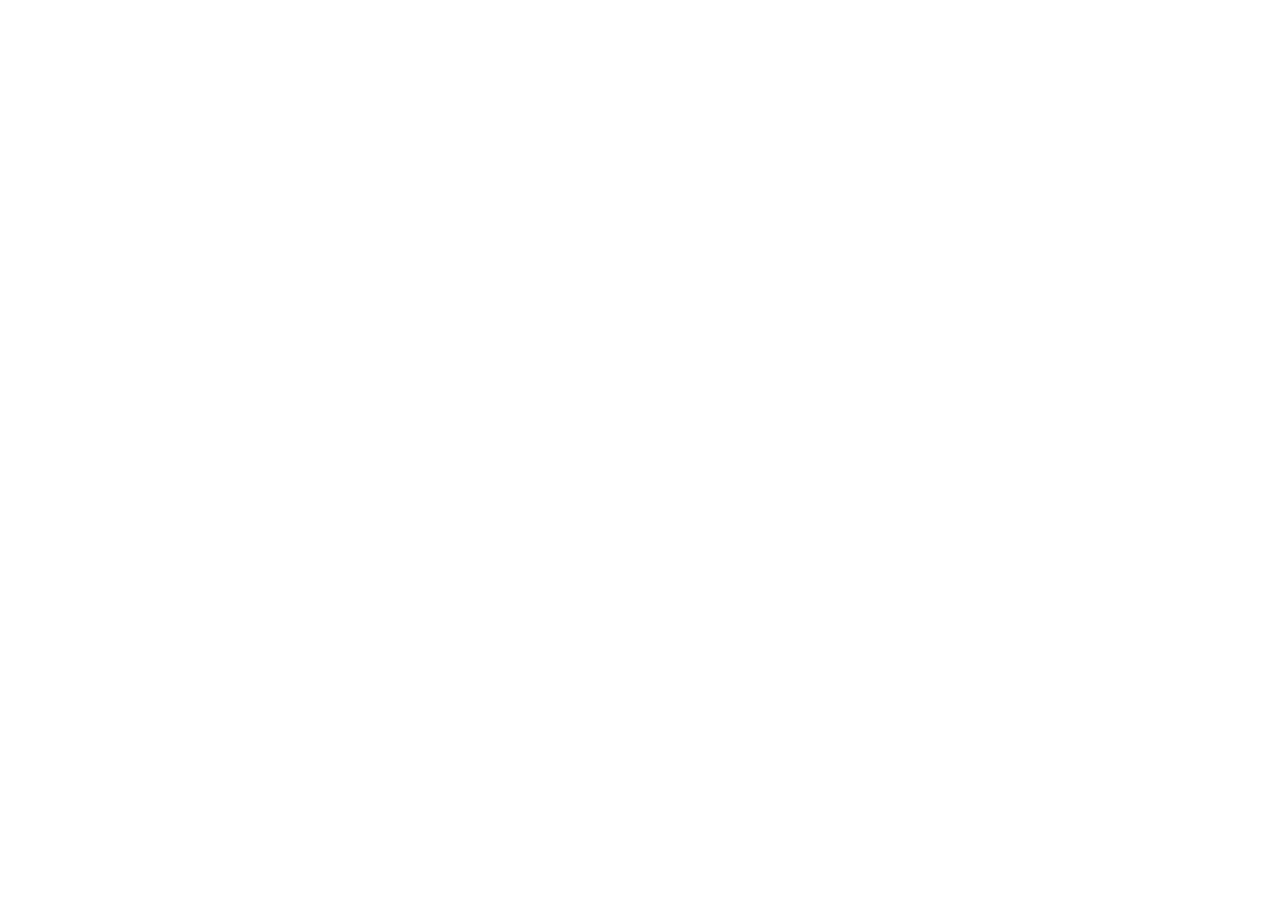
==== index.html @ 888fd3b7 "initial commit" ====
<!DOCTYPE html>
<html lang="en">
<head>
    <meta charset="UTF-8">
    <meta name="viewport" content="width=device-width, initial-scale=1.0">
    <title>Home</title>
</head>
<body>
    
</body>
</html>
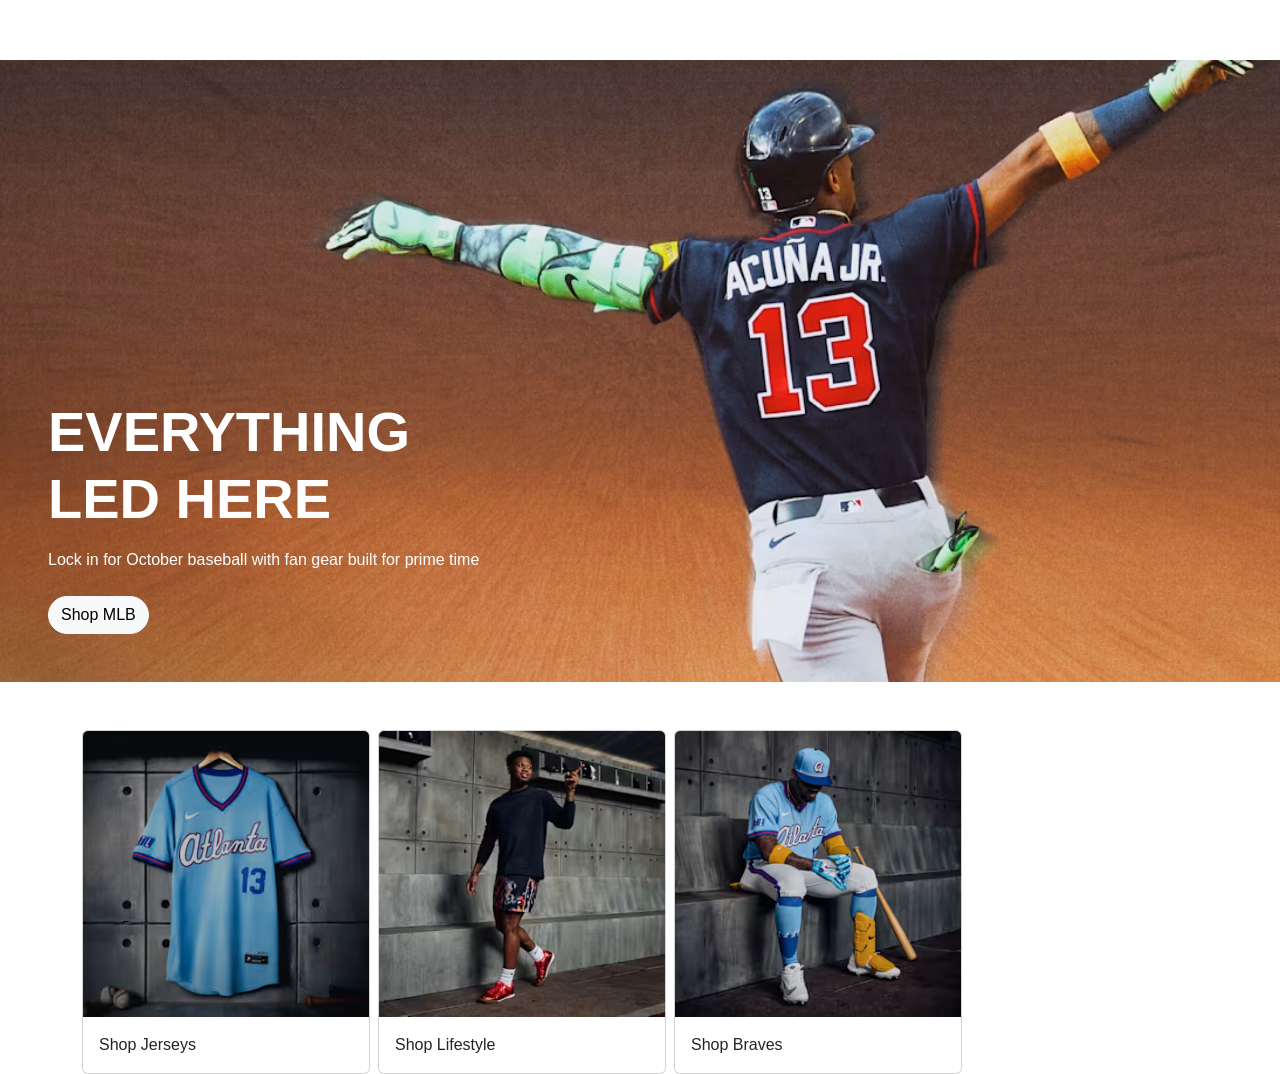
==== commit c3d96d2a: "added hero and shop section" ====
--- a/index.html
+++ b/index.html
@@ -1,11 +1,87 @@
-<!DOCTYPE html>
+<!doctype html>
 <html lang="en">
-<head>
-    <meta charset="UTF-8">
-    <meta name="viewport" content="width=device-width, initial-scale=1.0">
+  <head>
+    <meta charset="UTF-8" />
+    <meta name="viewport" content="width=device-width, initial-scale=1.0" />
+
+    <link
+      href="https://cdn.jsdelivr.net/npm/bootstrap@5.3.8/dist/css/bootstrap.min.css"
+      rel="stylesheet"
+    />
+
+    <link rel="stylesheet" href="/css/style.css" />
+    <link rel="icon" type="image/png" href="/assets/images/logo.png" />
+
     <title>Home</title>
-</head>
-<body>
-    
-</body>
-</html>+  </head>
+
+  <body>
+    <header>
+      <nav></nav>
+    </header>
+
+    <section id="hero" class="position-relative w-100">
+      <img src="/assets/images/hero.avif" alt="" class="d-block w-100" />
+
+      <div
+        class="hero-content position-absolute text-white d-flex flex-column gap-2"
+      >
+        <h2 class="display-4 fw-bold">
+          EVERYTHING <br />
+          LED HERE
+        </h2>
+
+        <p class="mb-0">
+          Lock in for October baseball with fan gear built for prime time
+        </p>
+
+        <button class="btn btn-light rounded-5 mt-3">Shop MLB</button>
+      </div>
+    </section>
+
+    <section id="shop" class="container pt-5 d-flex gap-2">
+      <a href="#" class="text-decoration-none">
+        <div class="card" style="width: 18rem">
+          <img
+            src="/assets/images/jerseys.avif"
+            class="card-img-top"
+            alt="shop jerseys"
+          />
+          <div class="card-body">
+            <p class="card-text">Shop Jerseys</p>
+          </div>
+        </div>
+      </a>
+
+      <a href="#" class="text-decoration-none">
+        <div class="card" style="width: 18rem">
+          <img
+            src="/assets/images/lifestyle.avif"
+            class="card-img-top"
+            alt="Shop Lifestyle"
+          />
+          <div class="card-body">
+            <p class="card-text">Shop Lifestyle</p>
+          </div>
+        </div>
+      </a>
+
+      <a href="#" class="text-decoration-none">
+        <div class="card" style="width: 18rem">
+          <img
+            src="/assets/images/braves.avif"
+            class="card-img-top"
+            alt="Shop Braves"
+          />
+          <div class="card-body">
+            <p class="card-text">Shop Braves</p>
+          </div>
+        </div>
+      </a>
+    </section>
+
+    <section id="oregon-ducks"></section>
+
+    <footer></footer>
+  </body>
+</html>
--- a/css/style.css
+++ b/css/style.css
@@ -0,0 +1,59 @@
+* {
+  margin: 0;
+  padding: 0;
+  box-sizing: border-box;
+  font-family: Arial, Helvetica, sans-serif;
+}
+
+button {
+    width: fit-content;
+}
+
+#hero {
+  position: relative;
+  width: 100%;
+  margin-top: 60px;
+  overflow: hidden;
+}
+
+#hero > img {
+  display: block;
+  width: 100%;
+  height: auto;
+}
+.hero-content {
+  position: absolute;
+  left: 48px;
+  bottom: 48px;
+  color: white;
+  display: flex;
+  flex-direction: column;
+  gap: 8px;
+}
+
+.hero-content button {
+  margin-top: 16px;
+}
+
+@media (max-width: 960px) {
+  /* TODO: navbar */
+  h2 {
+    font-size: 1.5rem;
+  }
+}
+
+@media (max-width: 600px) {
+  #hero {
+    height: 100svh;
+  }
+
+  #hero > img {
+    position: absolute;
+    height: 100%;
+  }
+
+  .hero-content {
+    left: 24px;
+    bottom: 24px;
+  }
+}
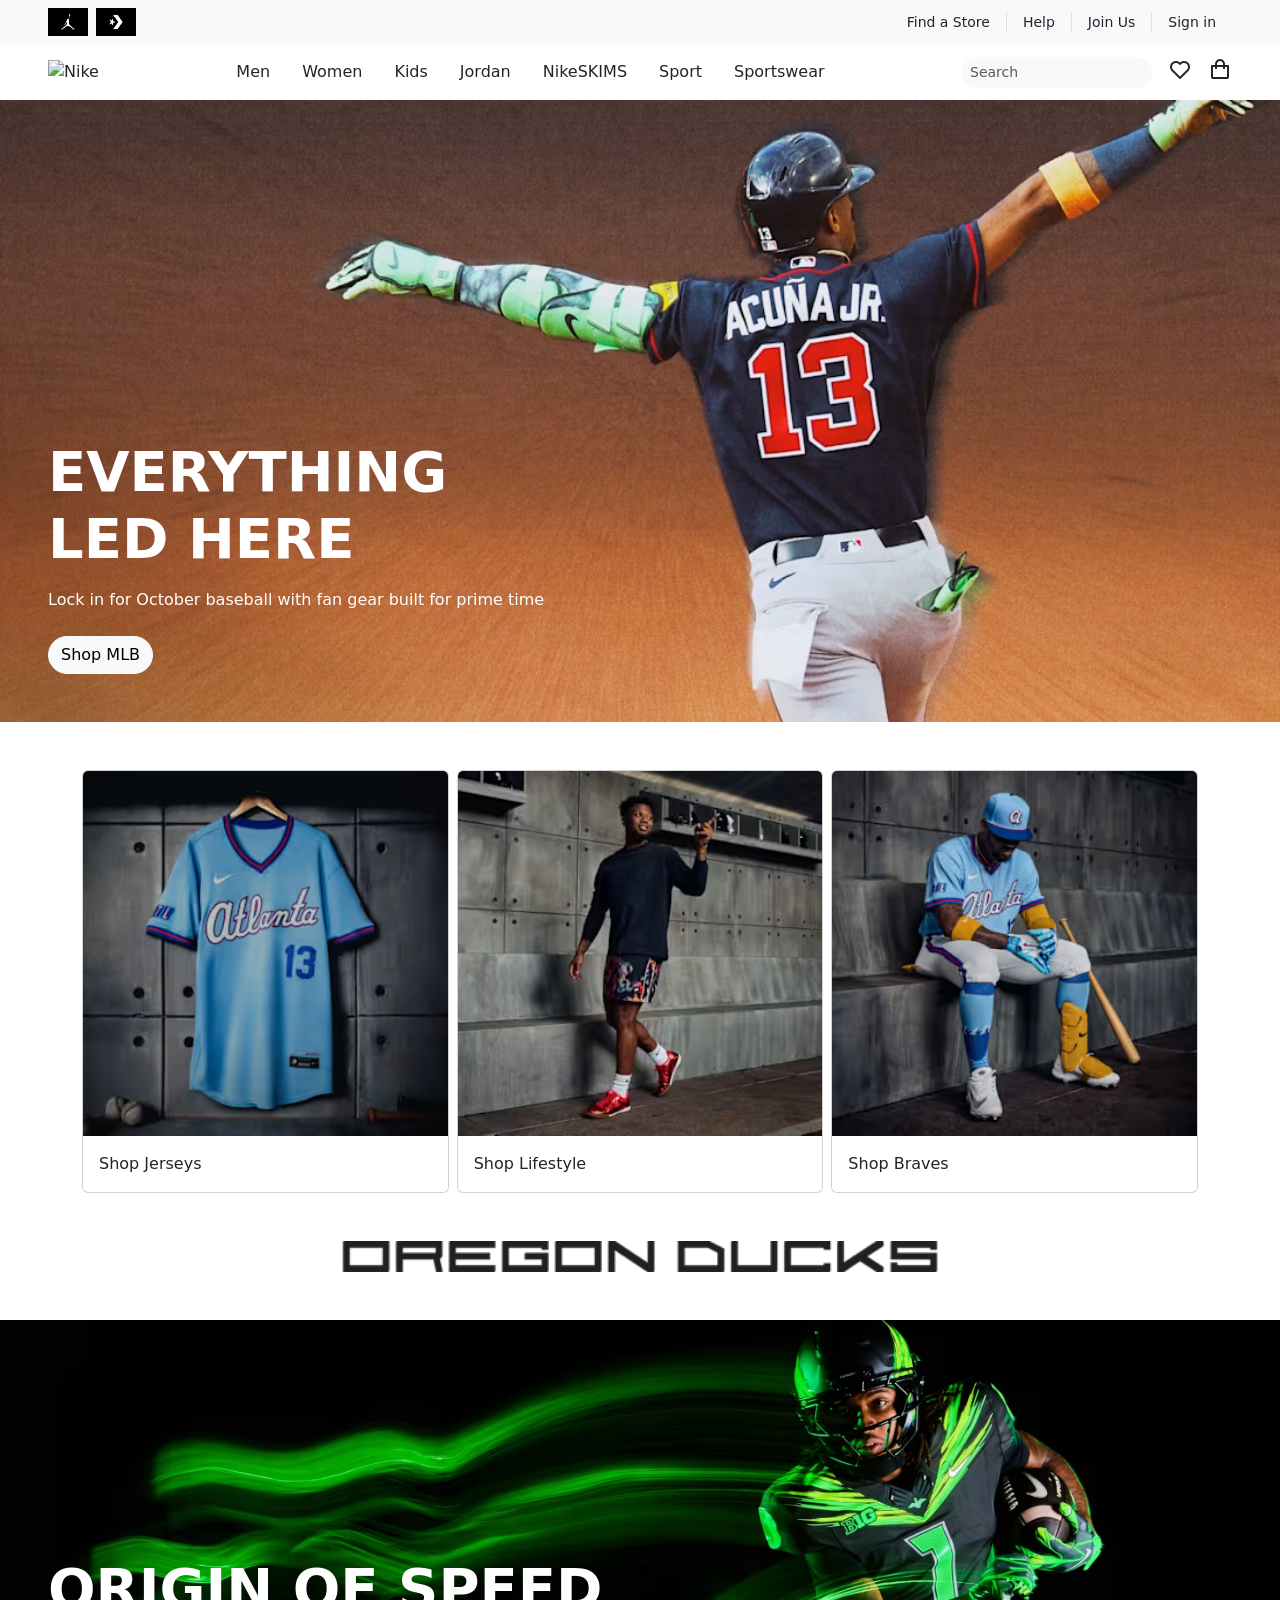
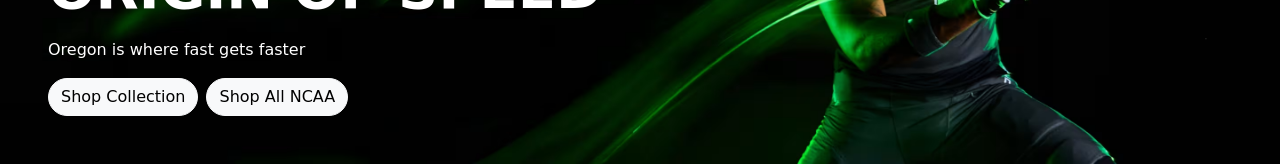
==== commit de4859ec: "fixed nav, added oregon section to home page" ====
--- a/index.html
+++ b/index.html
@@ -1,87 +1,109 @@
 <!doctype html>
 <html lang="en">
-  <head>
-    <meta charset="UTF-8" />
-    <meta name="viewport" content="width=device-width, initial-scale=1.0" />
+<head>
+  <meta charset="UTF-8" />
+  <meta name="viewport" content="width=device-width, initial-scale=1.0" />
 
-    <link
-      href="https://cdn.jsdelivr.net/npm/bootstrap@5.3.8/dist/css/bootstrap.min.css"
-      rel="stylesheet"
-    />
+  <link href="https://cdn.jsdelivr.net/npm/bootstrap@5.3.8/dist/css/bootstrap.min.css" rel="stylesheet" />
+  <link href="https://cdn.jsdelivr.net/npm/boxicons@2.1.4/css/boxicons.min.css" rel="stylesheet" />
+  <link rel="stylesheet" href="/css/style.css" />
+  <link rel="icon" type="image/png" href="/assets/images/logo.png" />
 
-    <link rel="stylesheet" href="/css/style.css" />
-    <link rel="icon" type="image/png" href="/assets/images/logo.png" />
+  <title>Home</title>
+</head>
 
-    <title>Home</title>
-  </head>
+<body>
+  <header>
+    <div class="d-flex justify-content-between align-items-center px-4 px-lg-5 py-2 bg-light">
+      <a class="navbar-brand d-flex gap-2" href="#">
+        <img src="/assets/images/jordan/006-nike-logos-jordan-white.jpg" alt="Jordan" width="40" height="28">
+        <img src="/assets/images/jordan/004-nike-logos-converse-white.jpg" alt="Converse" width="40" height="28">
+      </a>
+      <ul class="nav small">
+        <li class="nav-item"><a href="#" class="nav-link text-dark py-0 border-end">Find a Store</a></li>
+        <li class="nav-item"><a href="#" class="nav-link text-dark py-0 border-end">Help</a></li>
+        <li class="nav-item"><a href="#" class="nav-link text-dark py-0 border-end">Join Us</a></li>
+        <li class="nav-item"><a href="#" class="nav-link text-dark py-0">Sign in</a></li>
+      </ul>
+    </div>
 
-  <body>
-    <header>
-      <nav></nav>
-    </header>
-
-    <section id="hero" class="position-relative w-100">
-      <img src="/assets/images/hero.avif" alt="" class="d-block w-100" />
-
-      <div
-        class="hero-content position-absolute text-white d-flex flex-column gap-2"
-      >
-        <h2 class="display-4 fw-bold">
-          EVERYTHING <br />
-          LED HERE
-        </h2>
-
-        <p class="mb-0">
-          Lock in for October baseball with fan gear built for prime time
-        </p>
-
-        <button class="btn btn-light rounded-5 mt-3">Shop MLB</button>
-      </div>
-    </section>
-
-    <section id="shop" class="container pt-5 d-flex gap-2">
-      <a href="#" class="text-decoration-none">
-        <div class="card" style="width: 18rem">
-          <img
-            src="/assets/images/jerseys.avif"
-            class="card-img-top"
-            alt="shop jerseys"
-          />
-          <div class="card-body">
-            <p class="card-text">Shop Jerseys</p>
-          </div>
-        </div>
+    <div class="d-flex justify-content-between align-items-center px-4 px-lg-5 py-2">
+      <a href="#" class="navbar-brand">
+        <img src="/assets/images/jordan/nike-5.jpg" alt="Nike" width="70" height="20" class="img-fluid">
       </a>
 
-      <a href="#" class="text-decoration-none">
-        <div class="card" style="width: 18rem">
-          <img
-            src="/assets/images/lifestyle.avif"
-            class="card-img-top"
-            alt="Shop Lifestyle"
-          />
-          <div class="card-body">
-            <p class="card-text">Shop Lifestyle</p>
+      <ul class="nav d-none d-md-flex fw-medium">
+        <li class="nav-item"><a href="#" class="nav-link text-dark">Men</a></li>
+        <li class="nav-item"><a href="#" class="nav-link text-dark">Women</a></li>
+        <li class="nav-item"><a href="#" class="nav-link text-dark">Kids</a></li>
+        <li class="nav-item"><a href="#" class="nav-link text-dark">Jordan</a></li>
+        <li class="nav-item"><a href="#" class="nav-link text-dark">NikeSKIMS</a></li>
+        <li class="nav-item"><a href="#" class="nav-link text-dark">Sport</a></li>
+        <li class="nav-item"><a href="#" class="nav-link text-dark">Sportswear</a></li>
+      </ul>
+
+      <div class="d-flex align-items-center gap-3">
+        <input class="form-control form-control-sm w-auto rounded-pill border-0 bg-light" type="search" placeholder="Search" aria-label="Search">
+        <a href="#" class="text-dark fs-4"><i class="bx bx-heart"></i></a>
+        <a href="#" class="text-dark fs-4"><i class="bx bx-shopping-bag"></i></a>
+      </div>
+    </div>
+  </header>
+
+  <section id="hero" class="position-relative w-100 overflow-hidden">
+    <img src="/assets/images/hero.avif" alt="" class="d-block w-100 object-fit-cover" />
+
+    <div class="position-absolute start-0 bottom-0 p-4 p-md-5 text-white d-flex flex-column gap-2">
+      <h2 class="display-4 fw-bold">EVERYTHING <br />LED HERE</h2>
+      <p class="mb-0">Lock in for October baseball with fan gear built for prime time</p>
+      <button class="btn btn-light rounded-pill mt-3 align-self-start">Shop MLB</button>
+    </div>
+  </section>
+
+  <section id="shop" class="container pt-5 mb-5">
+    <div class="row g-2 justify-content-center">
+      <div class="col-12 col-md-4">
+        <a href="#" class="text-decoration-none">
+          <div class="card h-100">
+            <img src="/assets/images/jerseys.avif" class="card-img-top" alt="Shop Jerseys" />
+            <div class="card-body"><p class="card-text">Shop Jerseys</p></div>
           </div>
-        </div>
-      </a>
+        </a>
+      </div>
+      <div class="col-12 col-md-4">
+        <a href="#" class="text-decoration-none">
+          <div class="card h-100">
+            <img src="/assets/images/lifestyle.avif" class="card-img-top" alt="Shop Lifestyle" />
+            <div class="card-body"><p class="card-text">Shop Lifestyle</p></div>
+          </div>
+        </a>
+      </div>
+      <div class="col-12 col-md-4">
+        <a href="#" class="text-decoration-none">
+          <div class="card h-100">
+            <img src="/assets/images/braves.avif" class="card-img-top" alt="Shop Braves" />
+            <div class="card-body"><p class="card-text">Shop Braves</p></div>
+          </div>
+        </a>
+      </div>
+    </div>
+  </section>
 
-      <a href="#" class="text-decoration-none">
-        <div class="card" style="width: 18rem">
-          <img
-            src="/assets/images/braves.avif"
-            class="card-img-top"
-            alt="Shop Braves"
-          />
-          <div class="card-body">
-            <p class="card-text">Shop Braves</p>
-          </div>
-        </div>
-      </a>
-    </section>
+  <img src="/assets/images/oregon-ducks-text.png" alt="Oregon Ducks text" class="w-100 mt-5 d-block">
 
-    <section id="oregon-ducks"></section>
+  <section id="oregon-ducks" class="position-relative">
+    <img src="/assets/images/oregon-ducks.avif" alt="Oregon Ducks" class="w-100 d-block mt-5">
 
-    <footer></footer>
-  </body>
-</html>
+    <div class="position-absolute start-0 bottom-0 p-4 p-md-5 text-white d-flex flex-column gap-2">
+      <h2 class="display-4 fw-bold">ORIGIN OF SPEED</h2>
+      <p class="mb-0">Oregon is where fast gets faster</p>
+      <div class="d-flex flex-wrap gap-2 mt-2">
+        <button class="btn btn-light rounded-pill">Shop Collection</button>
+        <button class="btn btn-light rounded-pill">Shop All NCAA</button>
+      </div>
+    </div>
+  </section>
+
+  <footer></footer>
+</body>
+</html>
--- a/css/style.css
+++ b/css/style.css
@@ -1,59 +1,4 @@
-* {
-  margin: 0;
-  padding: 0;
-  box-sizing: border-box;
-  font-family: Arial, Helvetica, sans-serif;
-}
-
-button {
-    width: fit-content;
-}
-
-#hero {
-  position: relative;
-  width: 100%;
-  margin-top: 60px;
-  overflow: hidden;
-}
-
-#hero > img {
-  display: block;
-  width: 100%;
-  height: auto;
-}
-.hero-content {
-  position: absolute;
-  left: 48px;
-  bottom: 48px;
-  color: white;
-  display: flex;
-  flex-direction: column;
-  gap: 8px;
-}
-
-.hero-content button {
-  margin-top: 16px;
-}
-
-@media (max-width: 960px) {
-  /* TODO: navbar */
-  h2 {
-    font-size: 1.5rem;
-  }
-}
-
 @media (max-width: 600px) {
-  #hero {
-    height: 100svh;
-  }
-
-  #hero > img {
-    position: absolute;
-    height: 100%;
-  }
-
-  .hero-content {
-    left: 24px;
-    bottom: 24px;
-  }
-}
+  #hero { height: 100svh; }
+  #hero > img { height: 100%; }
+}
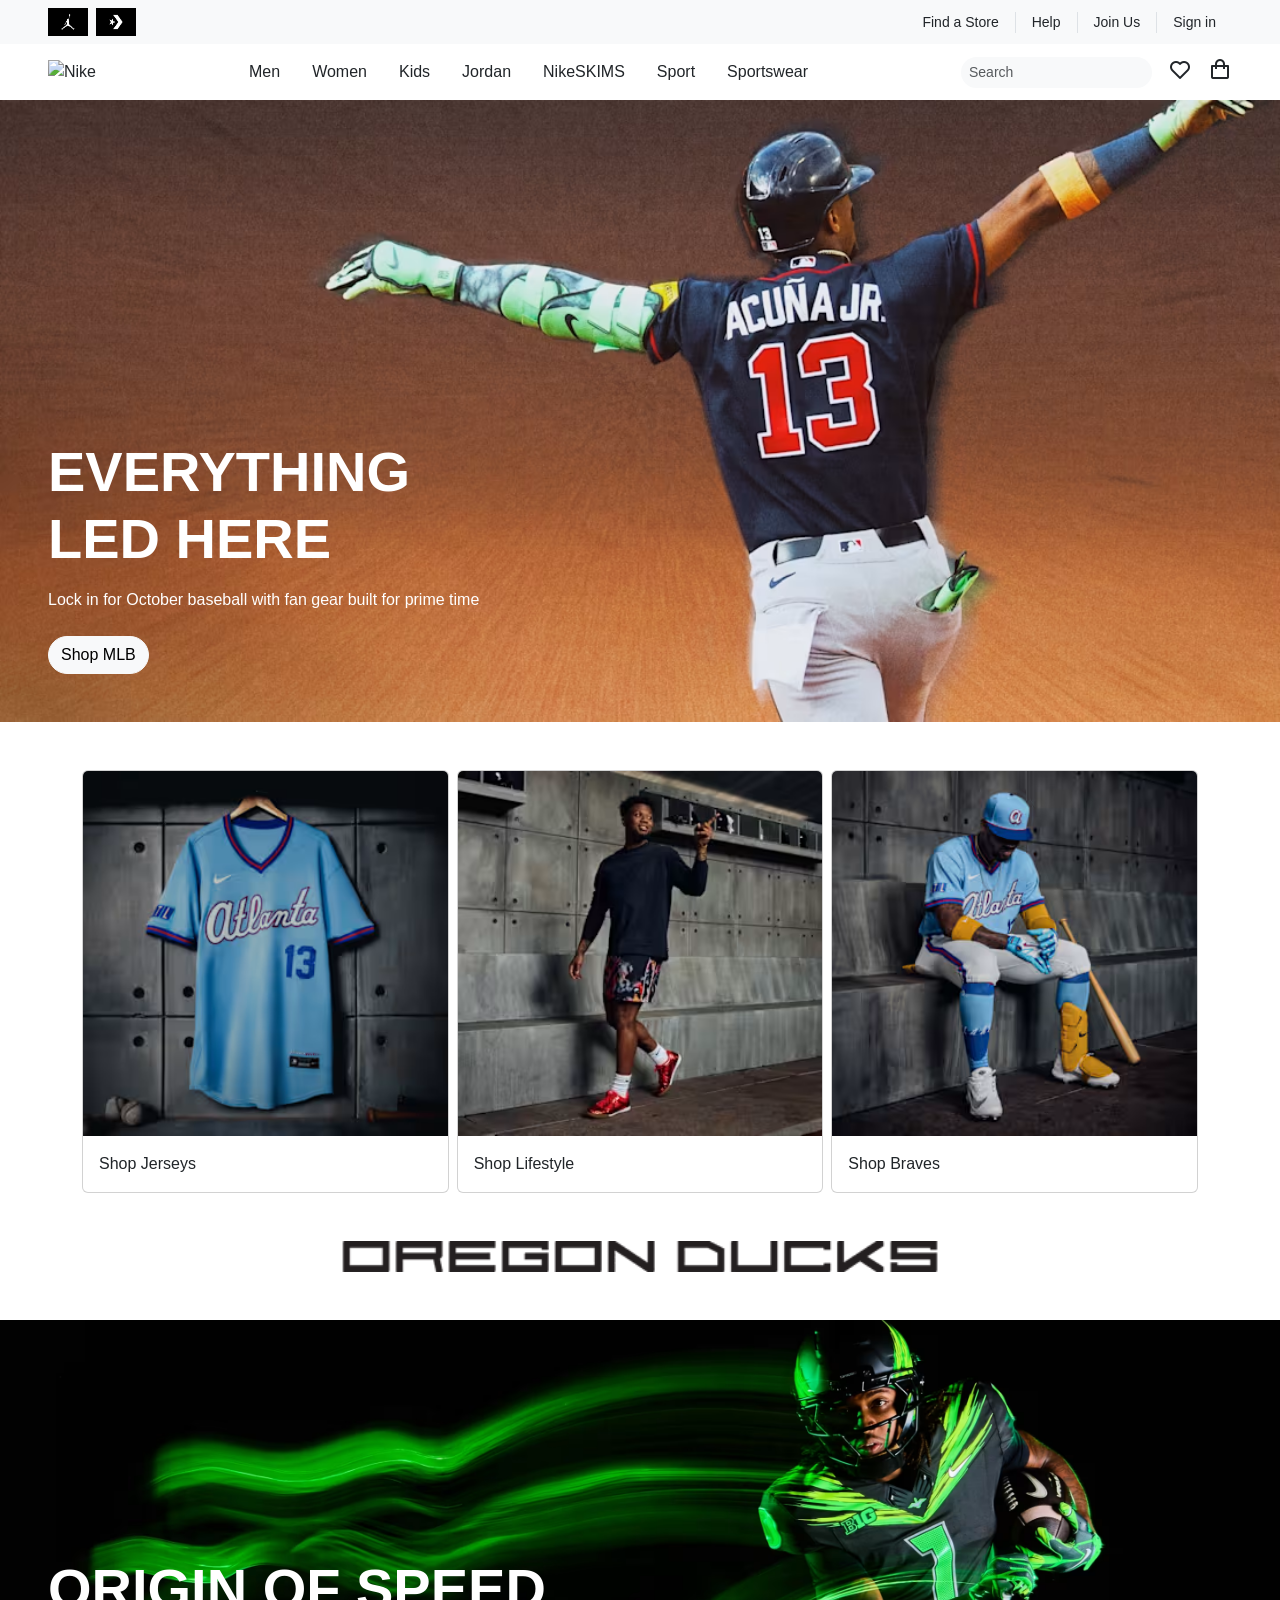
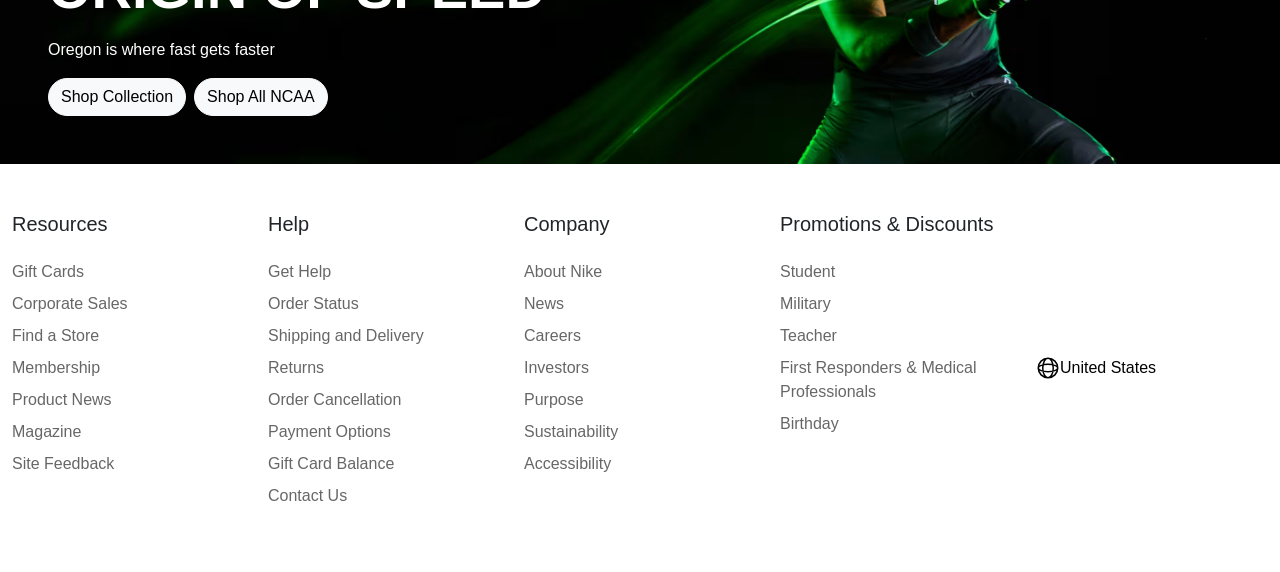
==== commit 1e160c20: "added mobile nav and responsive footer" ====
--- a/index.html
+++ b/index.html
@@ -1,109 +1,300 @@
 <!doctype html>
 <html lang="en">
-<head>
-  <meta charset="UTF-8" />
-  <meta name="viewport" content="width=device-width, initial-scale=1.0" />
-
-  <link href="https://cdn.jsdelivr.net/npm/bootstrap@5.3.8/dist/css/bootstrap.min.css" rel="stylesheet" />
-  <link href="https://cdn.jsdelivr.net/npm/boxicons@2.1.4/css/boxicons.min.css" rel="stylesheet" />
-  <link rel="stylesheet" href="/css/style.css" />
-  <link rel="icon" type="image/png" href="/assets/images/logo.png" />
-
-  <title>Home</title>
-</head>
-
-<body>
-  <header>
-    <div class="d-flex justify-content-between align-items-center px-4 px-lg-5 py-2 bg-light">
-      <a class="navbar-brand d-flex gap-2" href="#">
-        <img src="/assets/images/jordan/006-nike-logos-jordan-white.jpg" alt="Jordan" width="40" height="28">
-        <img src="/assets/images/jordan/004-nike-logos-converse-white.jpg" alt="Converse" width="40" height="28">
-      </a>
-      <ul class="nav small">
-        <li class="nav-item"><a href="#" class="nav-link text-dark py-0 border-end">Find a Store</a></li>
-        <li class="nav-item"><a href="#" class="nav-link text-dark py-0 border-end">Help</a></li>
-        <li class="nav-item"><a href="#" class="nav-link text-dark py-0 border-end">Join Us</a></li>
-        <li class="nav-item"><a href="#" class="nav-link text-dark py-0">Sign in</a></li>
-      </ul>
-    </div>
-
-    <div class="d-flex justify-content-between align-items-center px-4 px-lg-5 py-2">
-      <a href="#" class="navbar-brand">
-        <img src="/assets/images/jordan/nike-5.jpg" alt="Nike" width="70" height="20" class="img-fluid">
-      </a>
-
-      <ul class="nav d-none d-md-flex fw-medium">
-        <li class="nav-item"><a href="#" class="nav-link text-dark">Men</a></li>
-        <li class="nav-item"><a href="#" class="nav-link text-dark">Women</a></li>
-        <li class="nav-item"><a href="#" class="nav-link text-dark">Kids</a></li>
-        <li class="nav-item"><a href="#" class="nav-link text-dark">Jordan</a></li>
-        <li class="nav-item"><a href="#" class="nav-link text-dark">NikeSKIMS</a></li>
-        <li class="nav-item"><a href="#" class="nav-link text-dark">Sport</a></li>
-        <li class="nav-item"><a href="#" class="nav-link text-dark">Sportswear</a></li>
-      </ul>
-
-      <div class="d-flex align-items-center gap-3">
-        <input class="form-control form-control-sm w-auto rounded-pill border-0 bg-light" type="search" placeholder="Search" aria-label="Search">
-        <a href="#" class="text-dark fs-4"><i class="bx bx-heart"></i></a>
-        <a href="#" class="text-dark fs-4"><i class="bx bx-shopping-bag"></i></a>
-      </div>
-    </div>
-  </header>
-
-  <section id="hero" class="position-relative w-100 overflow-hidden">
-    <img src="/assets/images/hero.avif" alt="" class="d-block w-100 object-fit-cover" />
-
-    <div class="position-absolute start-0 bottom-0 p-4 p-md-5 text-white d-flex flex-column gap-2">
-      <h2 class="display-4 fw-bold">EVERYTHING <br />LED HERE</h2>
-      <p class="mb-0">Lock in for October baseball with fan gear built for prime time</p>
-      <button class="btn btn-light rounded-pill mt-3 align-self-start">Shop MLB</button>
-    </div>
-  </section>
-
-  <section id="shop" class="container pt-5 mb-5">
-    <div class="row g-2 justify-content-center">
-      <div class="col-12 col-md-4">
-        <a href="#" class="text-decoration-none">
-          <div class="card h-100">
-            <img src="/assets/images/jerseys.avif" class="card-img-top" alt="Shop Jerseys" />
-            <div class="card-body"><p class="card-text">Shop Jerseys</p></div>
+  <head>
+    <meta charset="UTF-8" />
+    <meta name="viewport" content="width=device-width, initial-scale=1.0" />
+
+    <link
+      href="https://cdn.jsdelivr.net/npm/bootstrap@5.3.8/dist/css/bootstrap.min.css"
+      rel="stylesheet"
+    />
+    <link
+      href="https://cdn.jsdelivr.net/npm/boxicons@2.1.4/css/boxicons.min.css"
+      rel="stylesheet"
+    />
+    <link rel="stylesheet" href="/css/style.css" />
+    <link rel="icon" type="image/png" href="/assets/images/logo.png" />
+
+    <title>Home</title>
+  </head>
+
+  <body>
+    <header>
+      <div
+        class="d-flex justify-content-between align-items-center px-4 px-lg-5 py-2 bg-light"
+      >
+        <a class="navbar-brand d-flex gap-2" href="/pages/jordan.html">
+          <img
+            src="/assets/images/jordan/006-nike-logos-jordan-white.jpg"
+            alt="Jordan"
+            width="40"
+            height="28"
+          />
+          <img
+            src="/assets/images/jordan/004-nike-logos-converse-white.jpg"
+            alt="Converse"
+            width="40"
+            height="28"
+          />
+        </a>
+        <ul class="nav small">
+          <li class="nav-item">
+            <a href="#" class="nav-link text-dark py-0 border-end"
+              >Find a Store</a
+            >
+          </li>
+          <li class="nav-item">
+            <a href="#" class="nav-link text-dark py-0 border-end">Help</a>
+          </li>
+          <li class="nav-item">
+            <a href="#" class="nav-link text-dark py-0 border-end">Join Us</a>
+          </li>
+          <li class="nav-item">
+            <a href="#" class="nav-link text-dark py-0">Sign in</a>
+          </li>
+        </ul>
+      </div>
+
+      <div
+        class="d-flex justify-content-between align-items-center px-4 px-lg-5 py-2"
+      >
+        <a href="#" class="navbar-brand">
+          <img
+            src="/assets/images/jordan/nike-5.jpg"
+            alt="Nike"
+            width="70"
+            height="20"
+            class="img-fluid"
+          />
+        </a>
+
+        <ul class="nav d-none d-md-flex fw-medium">
+          <li class="nav-item">
+            <a href="#" class="nav-link text-dark">Men</a>
+          </li>
+          <li class="nav-item">
+            <a href="#" class="nav-link text-dark">Women</a>
+          </li>
+          <li class="nav-item">
+            <a href="#" class="nav-link text-dark">Kids</a>
+          </li>
+          <li class="nav-item">
+            <a href="#" class="nav-link text-dark">Jordan</a>
+          </li>
+          <li class="nav-item">
+            <a href="#" class="nav-link text-dark">NikeSKIMS</a>
+          </li>
+          <li class="nav-item">
+            <a href="#" class="nav-link text-dark">Sport</a>
+          </li>
+          <li class="nav-item">
+            <a href="#" class="nav-link text-dark">Sportswear</a>
+          </li>
+        </ul>
+
+        <div class="d-flex align-items-center gap-3">
+          <div class="mobile-nav-menu d-md-none position-relative">
+            <button
+              id="mobile-nav-toggle"
+              class="mobile-nav-toggle text-dark fs-3 lh-1"
+              type="button"
+            >
+              <i class="bx bx-menu"></i>
+              <span class="visually-hidden">Toggle navigation</span>
+            </button>
+            <ul
+              id="mobile-nav"
+              class="nav flex-column position-absolute top-100 end-0 z-3 bg-white shadow rounded-2 p-3 mt-2 mobile-nav-panel"
+              hidden
+            >
+              <li class="nav-item">
+                <a href="#" class="nav-link text-dark">Men</a>
+              </li>
+              <li class="nav-item">
+                <a href="#" class="nav-link text-dark">Women</a>
+              </li>
+              <li class="nav-item">
+                <a href="#" class="nav-link text-dark">Kids</a>
+              </li>
+              <li class="nav-item">
+                <a href="#" class="nav-link text-dark">Jordan</a>
+              </li>
+              <li class="nav-item">
+                <a href="#" class="nav-link text-dark">NikeSKIMS</a>
+              </li>
+              <li class="nav-item">
+                <a href="#" class="nav-link text-dark">Sport</a>
+              </li>
+              <li class="nav-item">
+                <a href="#" class="nav-link text-dark">Sportswear</a>
+              </li>
+            </ul>
           </div>
-        </a>
-      </div>
-      <div class="col-12 col-md-4">
-        <a href="#" class="text-decoration-none">
-          <div class="card h-100">
-            <img src="/assets/images/lifestyle.avif" class="card-img-top" alt="Shop Lifestyle" />
-            <div class="card-body"><p class="card-text">Shop Lifestyle</p></div>
-          </div>
-        </a>
-      </div>
-      <div class="col-12 col-md-4">
-        <a href="#" class="text-decoration-none">
-          <div class="card h-100">
-            <img src="/assets/images/braves.avif" class="card-img-top" alt="Shop Braves" />
-            <div class="card-body"><p class="card-text">Shop Braves</p></div>
-          </div>
-        </a>
-      </div>
-    </div>
-  </section>
-
-  <img src="/assets/images/oregon-ducks-text.png" alt="Oregon Ducks text" class="w-100 mt-5 d-block">
-
-  <section id="oregon-ducks" class="position-relative">
-    <img src="/assets/images/oregon-ducks.avif" alt="Oregon Ducks" class="w-100 d-block mt-5">
-
-    <div class="position-absolute start-0 bottom-0 p-4 p-md-5 text-white d-flex flex-column gap-2">
-      <h2 class="display-4 fw-bold">ORIGIN OF SPEED</h2>
-      <p class="mb-0">Oregon is where fast gets faster</p>
-      <div class="d-flex flex-wrap gap-2 mt-2">
-        <button class="btn btn-light rounded-pill">Shop Collection</button>
-        <button class="btn btn-light rounded-pill">Shop All NCAA</button>
-      </div>
-    </div>
-  </section>
-
-  <footer></footer>
-</body>
-</html>+          <input
+            class="form-control form-control-sm w-auto rounded-pill border-0 bg-light"
+            type="search"
+            placeholder="Search"
+            aria-label="Search"
+          />
+          <a href="#" class="text-dark fs-4"><i class="bx bx-heart"></i></a>
+          <a href="#" class="text-dark fs-4"
+            ><i class="bx bx-shopping-bag"></i
+          ></a>
+        </div>
+      </div>
+    </header>
+
+    <section id="hero" class="position-relative w-100 overflow-hidden">
+      <img
+        src="/assets/images/hero.avif"
+        alt=""
+        class="d-block w-100 object-fit-cover"
+      />
+
+      <div
+        class="position-absolute start-0 bottom-0 p-4 p-md-5 text-white d-flex flex-column gap-2"
+      >
+        <h2 class="display-4 fw-bold">EVERYTHING <br />LED HERE</h2>
+        <p class="mb-0">
+          Lock in for October baseball with fan gear built for prime time
+        </p>
+        <button class="btn btn-light rounded-pill mt-3 align-self-start">
+          Shop MLB
+        </button>
+      </div>
+    </section>
+
+    <section id="shop" class="container pt-5 mb-5">
+      <div class="row g-2 justify-content-center">
+        <div class="col-12 col-md-4">
+          <a href="#" class="text-decoration-none">
+            <div class="card h-100">
+              <img
+                src="/assets/images/jerseys.avif"
+                class="card-img-top"
+                alt="Shop Jerseys"
+              />
+              <div class="card-body"><p class="card-text">Shop Jerseys</p></div>
+            </div>
+          </a>
+        </div>
+        <div class="col-12 col-md-4">
+          <a href="#" class="text-decoration-none">
+            <div class="card h-100">
+              <img
+                src="/assets/images/lifestyle.avif"
+                class="card-img-top"
+                alt="Shop Lifestyle"
+              />
+              <div class="card-body">
+                <p class="card-text">Shop Lifestyle</p>
+              </div>
+            </div>
+          </a>
+        </div>
+        <div class="col-12 col-md-4">
+          <a href="#" class="text-decoration-none">
+            <div class="card h-100">
+              <img
+                src="/assets/images/braves.avif"
+                class="card-img-top"
+                alt="Shop Braves"
+              />
+              <div class="card-body"><p class="card-text">Shop Braves</p></div>
+            </div>
+          </a>
+        </div>
+      </div>
+    </section>
+
+    <img
+      src="/assets/images/oregon-ducks-text.png"
+      alt="Oregon Ducks text"
+      class="w-100 mt-5 d-block"
+    />
+
+    <section id="oregon-ducks" class="position-relative">
+      <img
+        src="/assets/images/oregon-ducks.avif"
+        alt="Oregon Ducks"
+        class="w-100 d-block mt-5"
+      />
+
+      <div
+        class="position-absolute start-0 bottom-0 p-4 p-md-5 text-white d-flex flex-column gap-2"
+      >
+        <h2 class="display-4 fw-bold">ORIGIN OF SPEED</h2>
+        <p class="mb-0">Oregon is where fast gets faster</p>
+        <div class="d-flex flex-wrap gap-2 mt-2">
+          <button class="btn btn-light rounded-pill">Shop Collection</button>
+          <button class="btn btn-light rounded-pill">Shop All NCAA</button>
+        </div>
+      </div>
+    </section>
+
+    <footer class="my-5">
+      <div class="w-100 mt-5 mx-auto row row-cols-1 row-cols-lg-5">
+        <ul class="col">
+          <h3 class="fs-5 mb-4">Resources</h3>
+          <li class="mt-2 fs-6"><a href="#">Gift Cards</a></li>
+          <li class="mt-2 fs-6"><a href="#">Corporate Sales</a></li>
+          <li class="mt-2 fs-6"><a href="#">Find a Store</a></li>
+          <li class="mt-2 fs-6"><a href="#">Membership</a></li>
+          <li class="mt-2 fs-6"><a href="#">Product News</a></li>
+          <li class="mt-2 fs-6"><a href="#">Magazine</a></li>
+          <li class="mt-2 fs-6"><a href="#">Site Feedback</a></li>
+        </ul>
+        <ul class="col">
+          <h3 class="fs-5 mb-4">Help</h3>
+          <li class="mt-2 fs-6"><a href="#">Get Help</a></li>
+          <li class="mt-2 fs-6"><a href="#">Order Status</a></li>
+          <li class="mt-2 fs-6"><a href="#">Shipping and Delivery</a></li>
+          <li class="mt-2 fs-6"><a href="#">Returns</a></li>
+          <li class="mt-2 fs-6"><a href="#">Order Cancellation</a></li>
+          <li class="mt-2 fs-6"><a href="#">Payment Options</a></li>
+          <li class="mt-2 fs-6"><a href="#">Gift Card Balance</a></li>
+          <li class="mt-2 fs-6"><a href="#">Contact Us</a></li>
+        </ul>
+        <ul class="col">
+          <h3 class="fs-5 mb-4">Company</h3>
+          <li class="mt-2 fs-6"><a href="#">About Nike</a></li>
+          <li class="mt-2 fs-6"><a href="#">News</a></li>
+          <li class="mt-2 fs-6"><a href="#">Careers</a></li>
+          <li class="mt-2 fs-6"><a href="#">Investors</a></li>
+          <li class="mt-2 fs-6"><a href="#">Purpose</a></li>
+          <li class="mt-2 fs-6"><a href="#">Sustainability</a></li>
+          <li class="mt-2 fs-6"><a href="#">Accessibility</a></li>
+        </ul>
+        <ul class="col">
+          <h3 class="fs-5 mb-4">Promotions & Discounts</h3>
+          <li class="mt-2 fs-6"><a href="#">Student</a></li>
+          <li class="mt-2 fs-6"><a href="#">Military</a></li>
+          <li class="mt-2 fs-6"><a href="#">Teacher</a></li>
+          <li class="mt-2 fs-6"><a href="#">First Responders & Medical Professionals</a></li>
+          <li class="mt-2 fs-6"><a href="#">Birthday</a></li>
+        </ul>
+        <button class="col border-0 bg-white d-flex align-items-center">
+          <svg
+            aria-hidden="true"
+            class="nav-css-npy3on"
+            focusable="false"
+            viewBox="0 0 24 24"
+            role="img"
+            width="24px"
+            height="24px"
+            fill="none"
+          >
+            <path
+              stroke="currentColor"
+              stroke-miterlimit="10"
+              stroke-width="1.5"
+              d="M21.75 12A9.75 9.75 0 0112 21.75M21.75 12A9.75 9.75 0 0012 2.25M21.75 12c0 2.071-4.365 3.75-9.75 3.75S2.25 14.071 2.25 12m19.5 0c0-2.071-4.365-3.75-9.75-3.75S2.25 9.929 2.25 12M12 21.75A9.75 9.75 0 012.25 12M12 21.75c2.9 0 5.25-4.365 5.25-9.75S14.9 2.25 12 2.25m0 19.5c-2.9 0-5.25-4.365-5.25-9.75S9.1 2.25 12 2.25M2.25 12A9.75 9.75 0 0112 2.25"
+            ></path>
+          </svg>
+          United States
+        </button>
+      </div>
+    </footer>
+    <script src="/js/script.js"></script>
+  </body>
+</html>
--- a/css/style.css
+++ b/css/style.css
@@ -1,3 +1,25 @@
+* {
+  font-family: Arial, Helvetica, sans-serif;
+  list-style: none;
+  text-decoration: none !important;
+}
+a {
+  color: rgba(0, 0, 0, .6)
+}
+
+.mobile-nav-toggle {
+  padding: 0;
+  border: 0;
+  background: transparent;
+  cursor: pointer;
+}
+.mobile-nav-panel {
+  min-width: 12rem;
+}
+.mobile-nav-panel[hidden] {
+  display: none;
+}
+
 @media (max-width: 600px) {
   #hero { height: 100svh; }
   #hero > img { height: 100%; }
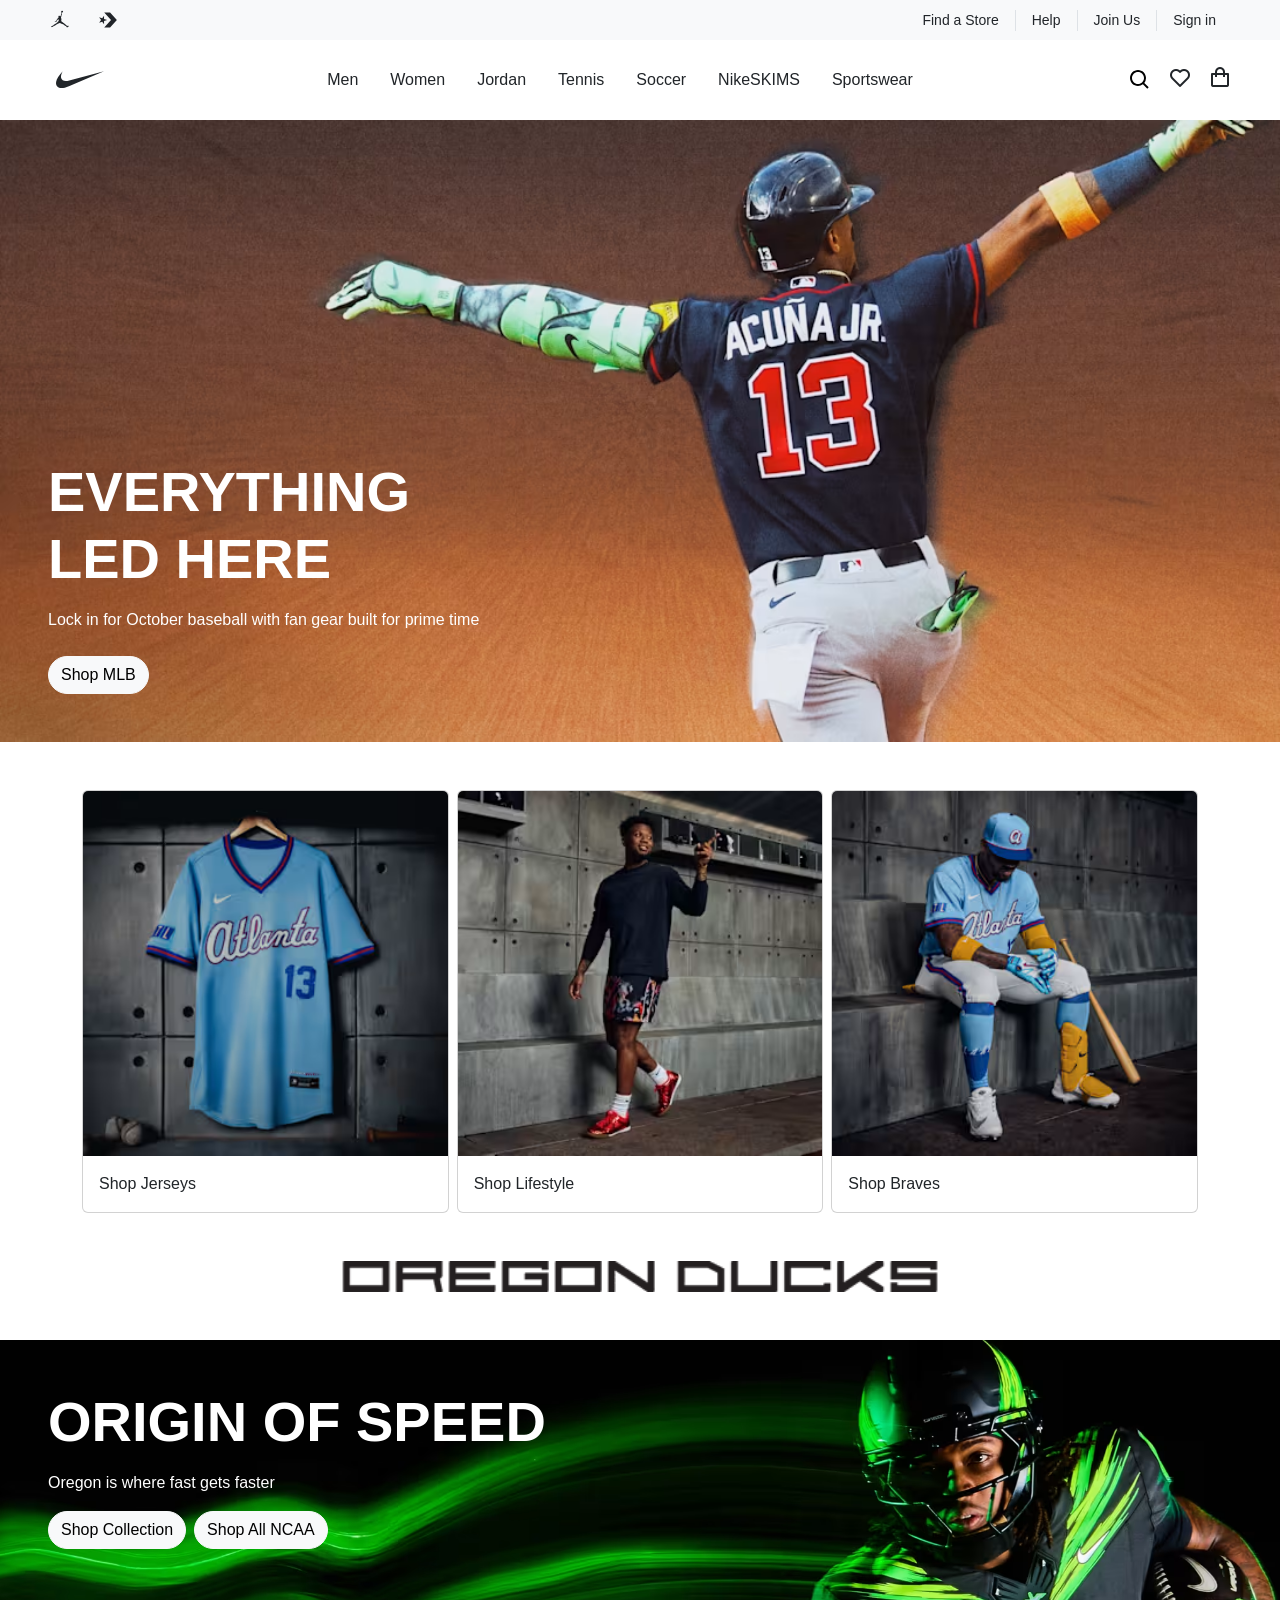
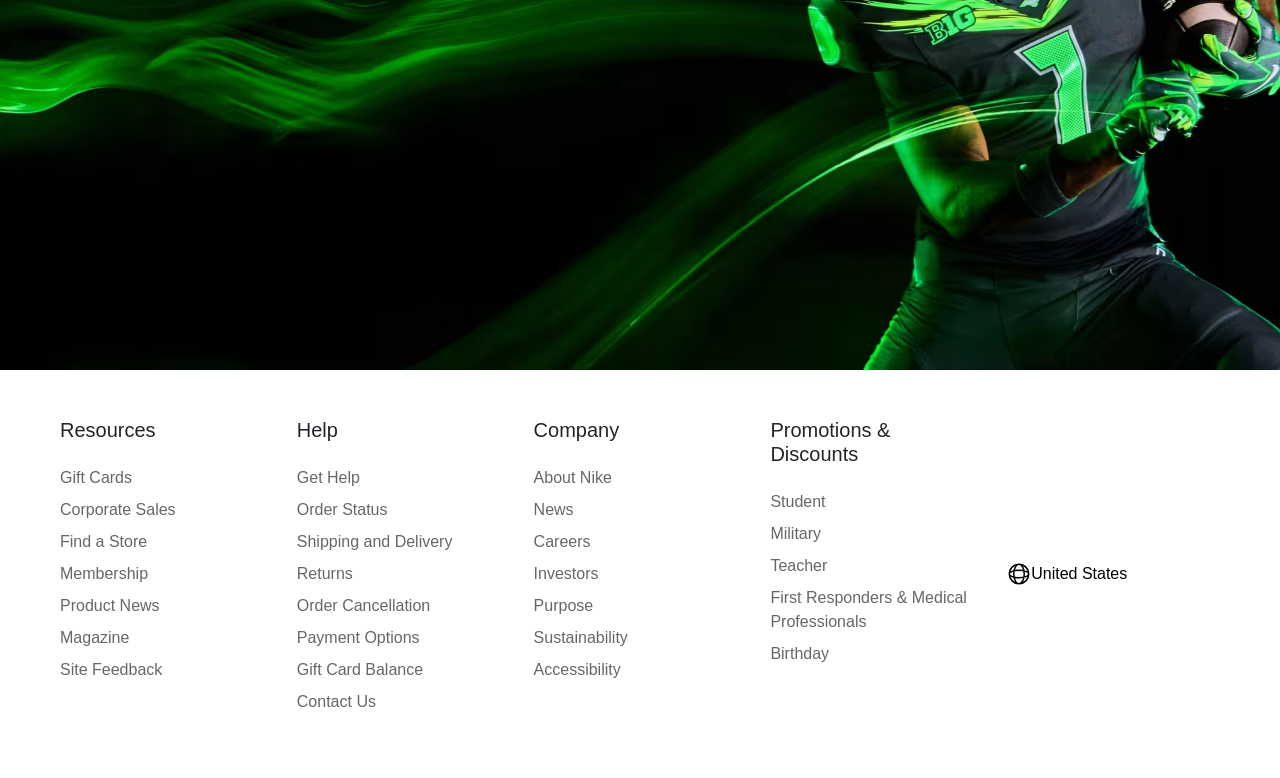
==== commit c0c39663: "added final changes to home page" ====
--- a/index.html
+++ b/index.html
@@ -15,27 +15,47 @@
     <link rel="stylesheet" href="/css/style.css" />
     <link rel="icon" type="image/png" href="/assets/images/logo.png" />
 
-    <title>Home</title>
+    <title>Nike. Just Do It. Nike.com</title>
   </head>
 
   <body>
     <header>
       <div
-        class="d-flex justify-content-between align-items-center px-4 px-lg-5 py-2 bg-light"
+        class="d-none d-sm-flex justify-content-between align-items-center px-4 px-lg-5 py-2 bg-light"
       >
-        <a class="navbar-brand d-flex gap-2" href="/pages/jordan.html">
-          <img
-            src="/assets/images/jordan/006-nike-logos-jordan-white.jpg"
-            alt="Jordan"
-            width="40"
-            height="28"
-          />
-          <img
-            src="/assets/images/jordan/004-nike-logos-converse-white.jpg"
-            alt="Converse"
-            width="40"
-            height="28"
-          />
+        <a class="navbar-brand d-flex gap-4" href="/pages/jordan.html">
+          <svg
+            aria-hidden="true"
+            focusable="false"
+            viewBox="0 0 24 24"
+            role="img"
+            width="24px"
+            height="24px"
+            fill="none"
+          >
+            <path
+              fill="currentColor"
+              fill-rule="evenodd"
+              d="M13.182 3.733c-.012-.039-.012-.039-.012-.072a.966.966 0 01.922-1.007.97.97 0 011.007.922.964.964 0 01-.917 1.007c-.027.004-.062 0-.101 0-.016.004-.04.004-.056.022-.056.084.14.073-.005.44 0 0 0 .038-.012.077-.012.14-.08.562-.096.793.029.04.04.05.029.13a6.003 6.003 0 01-.09.534c-.04.14-.096.174-.147.202-.073.298-.095.545-.281.905-.022.276-.045.35-.106.484-.017.4.01.46-.281 1.101-.08.3-.017.507.05.821.068.321.276.461.298.793.05.771.017 1.305-.163 1.907l.135.348c.18.084.618.326.36.675.343.19.865.394 1.28.781.176.147.35.315.513.5.316.057.276.08.506.231.675.438 1.749 1.304 2.373 1.906.112.067.147.112.236.163.01.023.017.034.01.04-.026.072-.026.072-.06.14.039.04.095.073.134.107.04.005.04-.006.096-.017.079.073.18.135.214.135.106-.022.084-.005.185-.1.029-.035.084 0 .084 0 .04-.04.113-.119.214-.176.079-.045.23-.045.23-.045.052.006.04.051.029.073-.057.023-.18.057-.247.108-.152.14-.276.353-.276.353.299-.033.484.045.719.023.136-.005.237.006.377-.09 0 0 .14-.096.265-.14.118-.05.23-.017.33.062.069.084.119.084 0 .196-.044.045-.1.096-.18.17-.133.123-.313.291-.5.432a3.11 3.11 0 01-.527.315c-.338.23-.26.174-.523.394-.03.022-.124.078-.163.106-.107.062-.135.006-.197-.118 0 0-.028-.045-.08-.14-.05-.107-.09-.23-.072-.23-.062-.007-.331-.344-.331-.41-.063-.013-.304-.26-.31-.31l-.214-.18c-.253.044-.31-.113-.961-.608-.08-.006-.197-.05-.36-.174-.298-.253-1.007-.815-1.124-.883-.13-.067-.281-.134-.383-.214-.146-.022-.218-.05-.298-.067-.08-.022-.14-.057-.326-.079-.303-.045-.618-.18-.911-.337-.14-.073-.264-.107-.382-.169-.27-.124-.506-.236-.686-.28a2.148 2.148 0 01-.568-.226c-.061-.034-.095-.06-.134-.073-.09-.022-.153.006-.192.022-.23.108-.438.203-.636.31-.18.09-.348.186-.528.286a7.971 7.971 0 01-.534.254s-.534.253-.832.348c-.26.197-.787.546-1.107.715-.158.073-.467.252-.608.292-.08.061-.371.258-.596.421-.18.124-.31.231-.31.231-.106.084-.101.13-.28.045a1.491 1.491 0 00-.13.096c-.14.095-.146.073-.202.067-.101.08-.113.04-.197.13-.061.084 0 .061-.118.106-.028.006-.04.04-.057.056-.094.073-.1.293-.325.304-.135.09-.107.203-.197.191 0 .102-.18.23-.214.23-.292.096-.304-.118-.646.035-.045.016-.113.072-.197.084-.152.022-.332-.006-.444-.102a1.93 1.93 0 01-.326-.398c-.051-.13-.017-.208.163-.332.073-.045.084-.079.208-.084.06-.024.045.01.15-.024.064-.016.064-.005.193-.005.028-.017.067-.022.124-.045.1-.034.196-.062.196-.062s.028-.023.124-.01c.078-.035.169-.08.214-.097-.012-.124.005-.124.06-.174.08-.062.09-.05.148-.01.022-.007.039-.013.027-.035-.01-.073-.061-.107-.045-.247-.022-.057-.061-.129-.05-.174.01-.045.028-.069.056-.079.029-.012.045.006.057.022.028.034.05.135.05.135.006.118.04.26.152.18.067-.062.084-.242.214-.203l.096.085c.084-.073.084-.073.14-.107 0 0-.08-.073-.012-.135.045-.039.108-.067.208-.175.276-.292.422-.42.714-.657a6.811 6.811 0 011.699-.939c.146-.174.28-.286.585-.304.377-.606 1.085-1.136 1.248-1.22.134-.23.19-.208.365-.247.135-.107.175-.107.23-.214.063-.23-.112-.86.383-.877.112-.146.078-.112.196-.248a2.19 2.19 0 01-.118-.5c-.005-.016-.196-.157-.13-.332a2.33 2.33 0 01-.268-.432.202.202 0 01-.063-.012c-.022-.005-.055-.005-.09-.005-.078.196-.163.208-.303.253-.26.512-.35.731-1.046 1.142-.28.298-.382.64-.382.634a.46.46 0 00-.012.321c-.045.107-.027.124-.027.124.01.045.056.106.106.112.079.023.169.023.158.118-.011.113-.163.09-.237.073-.275-.05-.185-.23-.365-.174-.141.085-.196.348-.416.31-.028-.023-.017-.074.006-.119.028-.06.084-.118.056-.14-.146.04-.433.123-.433.123-.135.04-.281-.039-.147-.124.063-.022.153-.05.265-.118 0 0 .062-.072-.057-.039a1.144 1.144 0 01-.416.045s-.257-.039-.292-.056c-.028-.022-.061-.107.017-.1a2.71 2.71 0 00.563-.068c.095-.035.28-.14.382-.186 0 0 .113-.157.18-.19.107-.114.19-.18.28-.299.09-.18.192-.46.5-.906a4.16 4.16 0 01.535-.646s.062-.338.343-.573c.063-.14.157-.31.259-.462a1.7 1.7 0 00.106-.168c.09-.13.186-.377.518-.41 0 0 .147-.102.197-.175.084-.073.074-.186.14-.259-.106-.106-.365-.309-.382-.573a.85.85 0 01.265-.692c.196-.185.398-.275.646-.258.309.055.366.157.455.258.09.101.13.04.163.146.259.073.248.045.237.236.045.057.106.108.1.214.085-.175.108-.208.344-.399.062-.157.1-.315.15-.478.052-.146.114-.298.154-.41-.04-.326.06-.377.196-.664-.022-.039-.016-.05-.006-.112.057-.192.136-.433.186-.596 0 0 .017-.063.085-.063.06-.202.157-.579.179-.663.062-.208.029-.287-.01-.41-.012-.04-.006-.09-.03-.136a5.483 5.483 0 01-.19-.41c-.028-.073-.08-.354-.08-.354-.004-.062-.004-.09-.004-.09z"
+              clip-rule="evenodd"
+            ></path>
+          </svg>
+          <svg
+            aria-hidden="true"
+            focusable="false"
+            viewBox="0 0 24 24"
+            role="img"
+            width="24px"
+            height="24px"
+            fill="none"
+          >
+            <path
+              fill="currentColor"
+              fill-rule="evenodd"
+              d="M8.045 10.99V7.73L6.19 10.37 3.115 9.35l1.94 2.64-1.905 2.64 3.045-1.005 1.855 2.64v-3.26l3.11-1.02-3.115-.995zm12.84 1.02l-6.82 7.49H8.21l6.825-7.49L8.21 4.5h5.856l6.819 7.51z"
+              clip-rule="evenodd"
+            ></path>
+          </svg>
         </a>
         <ul class="nav small">
           <li class="nav-item">
@@ -59,41 +79,66 @@
         class="d-flex justify-content-between align-items-center px-4 px-lg-5 py-2"
       >
         <a href="#" class="navbar-brand">
-          <img
-            src="/assets/images/jordan/nike-5.jpg"
-            alt="Nike"
-            width="70"
-            height="20"
-            class="img-fluid"
-          />
+          <svg
+            aria-hidden="true"
+            class="swoosh-svg"
+            focusable="false"
+            viewBox="0 0 24 24"
+            role="img"
+            width="64px"
+            height="64px"
+            fill="none"
+          >
+            <path
+              fill="currentColor"
+              fill-rule="evenodd"
+              d="M21 8.719L7.836 14.303C6.74 14.768 5.818 15 5.075 15c-.836 0-1.445-.295-1.819-.884-.485-.76-.273-1.982.559-3.272.494-.754 1.122-1.446 1.734-2.108-.144.234-1.415 2.349-.025 3.345.275.2.666.298 1.147.298.386 0 .829-.063 1.316-.19L21 8.719z"
+              clip-rule="evenodd"
+            ></path>
+          </svg>
         </a>
 
-        <ul class="nav d-none d-md-flex fw-medium">
+        <ul class="nav d-none d-lg-flex fw-medium">
           <li class="nav-item">
             <a href="#" class="nav-link text-dark">Men</a>
           </li>
           <li class="nav-item">
-            <a href="#" class="nav-link text-dark">Women</a>
-          </li>
-          <li class="nav-item">
-            <a href="#" class="nav-link text-dark">Kids</a>
-          </li>
-          <li class="nav-item">
-            <a href="#" class="nav-link text-dark">Jordan</a>
+            <a href="/pages/women.html" class="nav-link text-dark">Women</a>
+          </li>
+          <li class="nav-item">
+            <a href="/pages/jordan.html" class="nav-link text-dark">Jordan</a>
+          </li>
+          <li class="nav-item">
+            <a href="/pages/tennis.html" class="nav-link text-dark">Tennis</a>
+          </li>
+          <li class="nav-item">
+            <a href="/pages/soccer.html" class="nav-link text-dark">Soccer</a>
           </li>
           <li class="nav-item">
             <a href="#" class="nav-link text-dark">NikeSKIMS</a>
           </li>
           <li class="nav-item">
-            <a href="#" class="nav-link text-dark">Sport</a>
-          </li>
-          <li class="nav-item">
             <a href="#" class="nav-link text-dark">Sportswear</a>
           </li>
         </ul>
 
         <div class="d-flex align-items-center gap-3">
-          <div class="mobile-nav-menu d-md-none position-relative">
+          <svg
+            xmlns="http://www.w3.org/2000/svg"
+            width="24"
+            height="24"
+            viewBox="0 0 24 24"
+            style="fill: rgba(0, 0, 0, 1); transform:; msfilter:"
+          >
+            <path
+              d="M10 18a7.952 7.952 0 0 0 4.897-1.688l4.396 4.396 1.414-1.414-4.396-4.396A7.952 7.952 0 0 0 18 10c0-4.411-3.589-8-8-8s-8 3.589-8 8 3.589 8 8 8zm0-14c3.309 0 6 2.691 6 6s-2.691 6-6 6-6-2.691-6-6 2.691-6 6-6z"
+            ></path>
+          </svg>
+          <a href="#" class="text-dark fs-4"><i class="bx bx-heart"></i></a>
+          <a href="#" class="text-dark fs-4"
+            ><i class="bx bx-shopping-bag"></i
+          ></a>
+          <div class="mobile-nav-menu d-lg-none position-relative">
             <button
               id="mobile-nav-toggle"
               class="mobile-nav-toggle text-dark fs-3 lh-1"
@@ -130,16 +175,6 @@
               </li>
             </ul>
           </div>
-          <input
-            class="form-control form-control-sm w-auto rounded-pill border-0 bg-light"
-            type="search"
-            placeholder="Search"
-            aria-label="Search"
-          />
-          <a href="#" class="text-dark fs-4"><i class="bx bx-heart"></i></a>
-          <a href="#" class="text-dark fs-4"
-            ><i class="bx bx-shopping-bag"></i
-          ></a>
         </div>
       </div>
     </header>
@@ -213,17 +248,17 @@
       class="w-100 mt-5 d-block"
     />
 
-    <section id="oregon-ducks" class="position-relative">
+    <section id="oregon-ducks" class="position-relative h-100">
       <img
         src="/assets/images/oregon-ducks.avif"
         alt="Oregon Ducks"
-        class="w-100 d-block mt-5"
+        class="w-100 h-100 d-block mt-5"
       />
 
       <div
-        class="position-absolute start-0 bottom-0 p-4 p-md-5 text-white d-flex flex-column gap-2"
+        class="position-absolute start-0 bottom-0 h-100 p-4 p-md-5 text-white d-flex flex-column gap-2"
       >
-        <h2 class="display-4 fw-bold">ORIGIN OF SPEED</h2>
+        <h2 class="display-4 fw-bold top-0">ORIGIN OF SPEED</h2>
         <p class="mb-0">Oregon is where fast gets faster</p>
         <div class="d-flex flex-wrap gap-2 mt-2">
           <button class="btn btn-light rounded-pill">Shop Collection</button>
@@ -232,7 +267,7 @@
       </div>
     </section>
 
-    <footer class="my-5">
+    <footer class="my-5 px-5">
       <div class="w-100 mt-5 mx-auto row row-cols-1 row-cols-lg-5">
         <ul class="col">
           <h3 class="fs-5 mb-4">Resources</h3>
@@ -270,10 +305,14 @@
           <li class="mt-2 fs-6"><a href="#">Student</a></li>
           <li class="mt-2 fs-6"><a href="#">Military</a></li>
           <li class="mt-2 fs-6"><a href="#">Teacher</a></li>
-          <li class="mt-2 fs-6"><a href="#">First Responders & Medical Professionals</a></li>
+          <li class="mt-2 fs-6">
+            <a href="#">First Responders & Medical Professionals</a>
+          </li>
           <li class="mt-2 fs-6"><a href="#">Birthday</a></li>
         </ul>
-        <button class="col border-0 bg-white d-flex align-items-center">
+        <button
+          class="col border-0 bg-white d-flex align-items-center w-auto px-2.5 py-0"
+        >
           <svg
             aria-hidden="true"
             class="nav-css-npy3on"
--- a/css/style.css
+++ b/css/style.css
@@ -20,6 +20,13 @@
   display: none;
 }
 
+#oregon-ducks {
+  height: 70svh !important;
+  img {
+    object-fit: cover;
+  }
+}
+
 @media (max-width: 600px) {
   #hero { height: 100svh; }
   #hero > img { height: 100%; }
